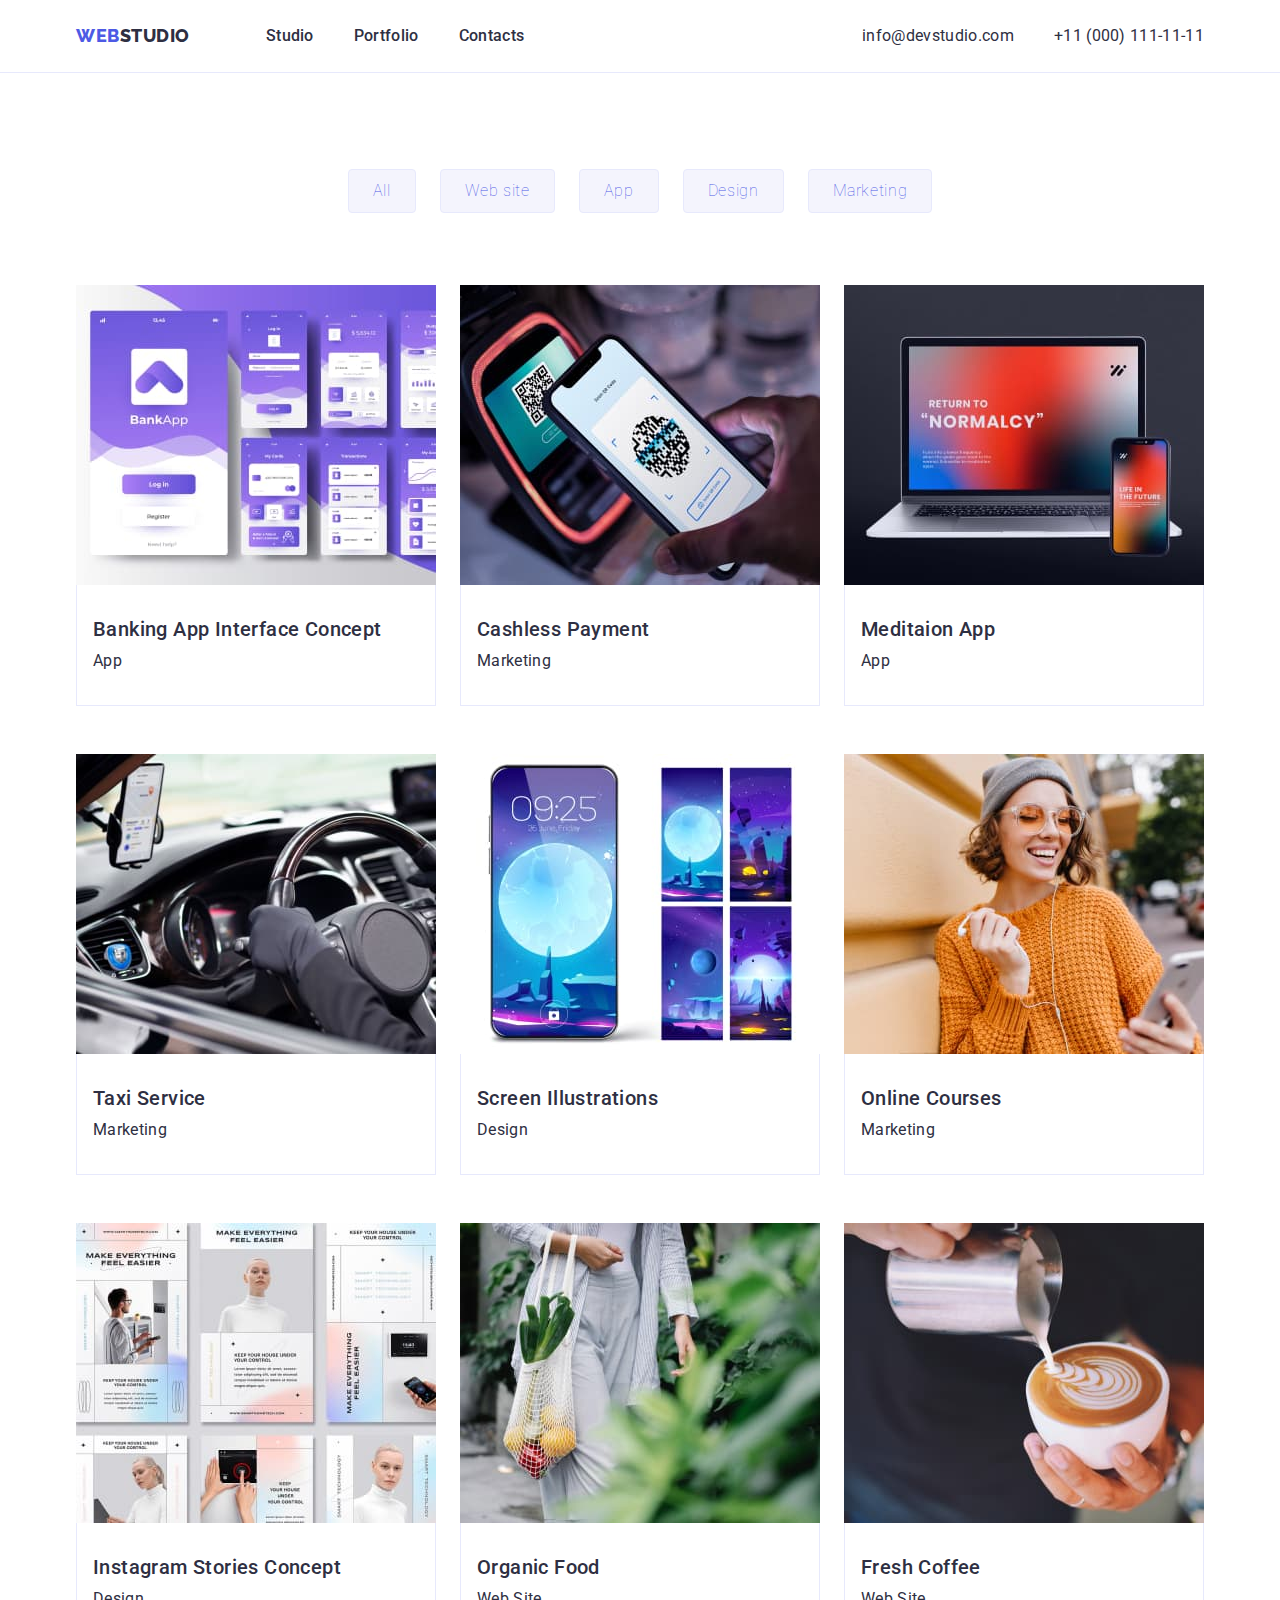
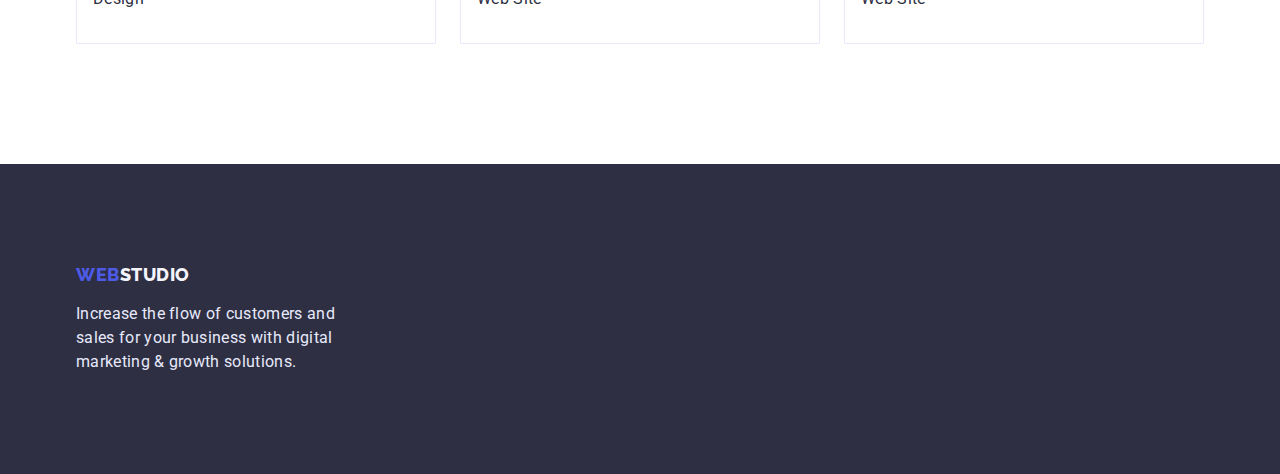
==== portfolio.html @ 026e5694 "Initial commit" ====
<!DOCTYPE html>
<html lang="en">

<head>
    <meta charset="UTF-8">
    <meta http-equiv="X-UA-Compatible" content="IE=edge">
    <meta name="viewport" content="width=device-width, initial-scale=1.0">
    <title class="title">Portfolio</title>
    <link rel="preconnect" href="https://fonts.googleapis.com">
    <link rel="preconnect" href="https://fonts.gstatic.com" crossorigin>
    <link
        href="https://fonts.googleapis.com/css2?family=Raleway:wght@800&family=Roboto:wght@400;500;700;900&display=swap"
        rel="stylesheet">
    <link rel="stylesheet"
        href="https://cdnjs.cloudflare.com/ajax/libs/modern-normalize/1.1.0/modern-normalize.min.css">
    <link rel="stylesheet" href="./css/styles.css">
</head>

<body>
    <header class="header">
        <div class="container nav-address">
            <a href="./index.html" class="logo-header"><span>Web</span>Studio</a>
            <nav class="header-nav">
                <ul class="header-list list">
                    <li class="header-item"><a href="./index.html" class="header-links link">Studio</a></li>
                    <li class="header-item"><a href="./portfolio.html" class="header-links link">Portfolio</a></li>
                    <li class="header-item"><a href="#Contacts" class="header-links link">Contacts</a></li>
                </ul>
            </nav>
            <address class="address">
                <ul class="address-list list">
                    <li class="address-item"><a href="mailto:info@devstudio.com"
                            class="address-link link">info@devstudio.com</a></li>
                    <li class="address-item"><a href="tel:+110001111111" class="address-link link">+11 (000)
                            111-11-11</a></li>
                </ul>
            </address>
        </div>
    </header>
    <main class="main-portfolio">
        <section class="main-section section">
            <div class="container">
                <h1 class="visually-hidden">Portfolio page</h1>
                <ul class="filter-list list">
                    <li class="filter-item"><button type="button" class="filter-btn btn">All</button></li>
                    <li class="filter-item"><button type="button" class="filter-btn btn">Web site</button></li>
                    <li class="filter-item"><button type="button" class="filter-btn btn">App</button></li>
                    <li class="filter-item"><button type="button" class="filter-btn btn">Design</button></li>
                    <li class="filter-item"><button type="button" class="filter-btn btn">Marketing</button></li>
                </ul>
                <ul class="projects-list list">
                    <li class="projects-item">
                        <a href="" class="project-link">
                            <img src="./images/bank_app.jpg" alt="bank_app" width="360" class="projects-img">
                            <div class="projects-container">
                                <h3 class="projects-img-title">Banking App Interface Concept</h3>
                                <p class="projects-img-text">App</p>
                            </div>

                        </a>
                    </li>
                    <li class="projects-item">
                        <a href="" class="project-link">
                            <img src="./images/cash_payment.jpg" alt="background_blue" width="360" class="projects-img">
                            <div class="projects-container">
                                <h3 class="projects-img-title">Cashless Payment</h3>
                                <p class="projects-img-text">Marketing</p>
                            </div>

                        </a>
                    </li>
                    <li class="projects-item">
                        <a href="" class="project-link">
                            <img src="./images/meditation_app.jpg" alt="meditation_app" width="360"
                                class="projects-img">
                            <div class="projects-container">
                                <h3 class="projects-img-title">Meditaion App</h3>
                                <p class="projects-img-text">App</p>
                            </div>

                        </a>
                    </li>
                    <li class="projects-item">
                        <a href="" class="project-link">
                            <img src="./images/taxi_service.jpg" alt="taxi_service" width="360" class="projects-img">
                            <div class="projects-container">
                                <h3 class="projects-img-title">Taxi Service</h3>
                                <p class="projects-img-text">Marketing</p>
                            </div>

                        </a>
                    </li>
                    <li class="projects-item">
                        <a href="" class="project-link">
                            <img src="./images/screen_img.jpg" alt="screen_img" width="360" class="projects-img">
                            <div class="projects-container">
                                <h3 class="projects-img-title">Screen Illustrations</h3>
                                <p class="projects-img-text">Design</p>
                            </div>

                        </a>
                    </li>
                    <li class="projects-item">
                        <a href="" class="project-link">
                            <img src="./images/online_course.jpg" alt="online_course" width="360" class="projects-img">
                            <div class="projects-container">
                                <h3 class="projects-img-title">Online Courses</h3>
                                <p class="projects-img-text">Marketing</p>
                            </div>

                        </a>
                    </li>
                    <li class="projects-item">
                        <a href="" class="project-link">
                            <img src="./images/instagramm_stories.jpg" alt="instagramm_stories" width="360"
                                class="projects-img">
                            <div class="projects-container">
                                <h3 class="projects-img-title">Instagram Stories Concept</h3>
                                <p class="projects-img-text">Design</p>
                            </div>

                        </a>
                    </li>
                    <li class="projects-item">
                        <a href="" class="project-link">
                            <img src="./images/food.jpg" alt="food" width="360" class="projects-img">
                            <div class="projects-container">
                                <h3 class="projects-img-title">Organic Food</h3>
                                <p class="projects-img-text">Web Site</p>
                            </div>

                        </a>
                    </li>
                    <li class="projects-item">
                        <a href="" class="project-link">
                            <img src="./images/coffee.jpg" alt="coffee" width="360" class="projects-img">
                            <div class="projects-container">
                                <h3 class="projects-img-title">Fresh Coffee</h3>
                                <p class="projects-img-text">Web Site</p>
                            </div>

                        </a>

                    </li>
                </ul>
            </div>
        </section>
    </main>
    <footer class="footer-portfolio footer">
        <div class="container">
            <a href="./index.html" class="logo-footer"><span>Web</span>Studio</a>
            <p class="footer-portfolio-text footer-text">
                Increase the flow of customers and sales for your business with digital marketing & growth solutions.
            </p>
        </div>
    </footer>
</body>

</html>
---- css/styles.css ----
/*---------------------------------- Main styles ----------------------------------*/
:root {
    --hover-focus-color: #4D5AE5;
    --pressed-color: #404BBF;
    --hero-footer-backgroudcolor: #2E2F42;
    --success-color: #31D0AA;
    --body-color: #434445;
    --subtle-text-color: #8e8f99;
    --accent-color: #E7E9FC;
    --light-color: #F4F4FD;
    --margin-list-item: 24px;
}

h1,
h2,
h3,
h4,
h5,
h6,
p {
    padding: 0;
    margin: 0;
}

body {
    font-family: 'Roboto', sans-serif;
    font-size: 16px;
    line-height: 1.5;
    letter-spacing: 0.02em;
    color: var(--body-color);
}

.btn {
    background-color: var(--light-color);
    cursor: pointer;
}

.link:hover,
.link:focus {
    color: var(--hover-focus-color);
}

.btn:hover,
.btn:focus {
    border:1px solid transparent;
    background-color: var(--pressed-color);
    color: #FFFFFF;
}

.visually-hidden {
    position: absolute;
    width: 1px;
    height: 1px;
    margin: -1px;
    border: 0;
    padding: 0;

    white-space: nowrap;
    clip-path: inset(100%);
    clip: rect(0 0 0 0);
    overflow: hidden;
}

.link {
    text-decoration: none;
    font-style: normal;
    color: var(--hero-footer-backgroudcolor);
}

.list {
    padding: 0;
    margin: 0;
    list-style: none;
}

.container {
    width: 1158px;
    padding-left: 15px;
    padding-right: 15px;
    margin: auto;
    /* outline: 2px solid lemonchiffon; */
}

.section {
    padding-top: 120px;
    padding-bottom: 120px;
}

img {
    display: block;
    max-width: 100%;
    height: auto;
}

/*---------------------------------- Header Styles ----------------------------------*/

.header {
    border-bottom: 1px solid #E7E9FC;
}

.logo-header {
    margin-right: 76px;
    padding-top: 24px;
    padding-bottom: 24px;
    font-family: 'Raleway', sans-serif;
    font-weight: 800;
    font-size: 18px;
    line-height: 1.33;
    letter-spacing: 0.03em;
    text-decoration: none;
    text-transform: uppercase;
    color: var(--hero-footer-backgroudcolor);
}

.logo-header span {
    color: var(--hover-focus-color);
}

.header-list {
    display: flex;
}

.header-item {
    font-weight: 500;
    color: var(--hero-footer-backgroudcolor);
}

.header-item+.header-item {
    margin-left: 40px;
}

.header-links,
.address-link {
    display: block;
    padding-top: 24px;
    padding-bottom: 24px;
}

.address {
    margin-left: auto;
}

.address-list {
    display: flex;
}

.address-item+.address-item {
    margin-left: 40px;
}

.nav-address {
    display: flex;
    align-items: center;
}


/*---------------------------------- Hero Styles ----------------------------------*/

.hero {
    padding-top: 188px;
    padding-bottom: 188px;
    text-align: center;
    background: var(--hero-footer-backgroudcolor);
}

.hero-title {
    max-width: 494px;
    margin-right: auto;
    margin-left: auto;
    font-weight: 700;
    font-size: 56px;
    line-height: 1.07;
    text-align: center;
    color: #FFFFFF;
}

.hero-btn {
    margin-top: 48px;
    font-family: "Roboto", sans-serif;
    font-weight: 500;
    font-size: 16px;
    line-height: 1.5;
    letter-spacing: 0.04em;
    color: #FFFFFF;
    background-color: var(--hover-focus-color);
    padding: 16px 32px;
    border: transparent;
    border-radius: 4px;
}

.hero-btn:hover {
    background-color: var(--pressed-color);
}

/*---------------------------------- Text section Styles ----------------------------------*/

.text-title {
    margin-bottom: 8px;
    font-weight: 500;
    font-size: 20px;
    line-height: 1.2;
    letter-spacing: 0.02em;
    color: var(--hero-footer-backgroudcolor);
}

.text-list {
    display: flex;
    flex-wrap: wrap;
}

.text-list .text-item {
    width: calc((100% - var(--margin-list-item) * 3) / 4);
}

.text-item + .text-item {
    margin-left: var(--margin-list-item);
}

/*---------------------------------- Actibities Styles ----------------------------------*/

.activities {
    padding-top: 0;
}

.activities-title {
    margin-bottom: 72px;
    font-weight: 700;
    font-size: 36px;
    line-height: 1.11;
    text-align: center;
    letter-spacing: 0.02em;
    text-transform: capitalize;
    color: var(--hero-footer-backgroudcolor);
}

.activities-list {
    display: flex;
    flex-wrap: wrap;
}

.activities-list .activities-item {
    width: calc((100% - var(--margin-list-item) * 2) / 3);
}

.activities-item:not(:last-child) {
    margin-right: var(--margin-list-item);
}

/*---------------------------------- Team Styles ----------------------------------*/

.team {
    background-color: var(--light-color);
}

.team-title {
    margin-bottom: 72px;
    font-weight: 700;
    font-size: 36px;
    line-height: 1.11;
    text-align: center;
    letter-spacing: 0.02em;
    text-transform: capitalize;
    color: var(--hero-footer-backgroudcolor);
}

.team-list {
    display: flex;
    flex-wrap: wrap;
}

.team-item {
    margin-right: 24px;
    flex-basis: calc((100% - var(--margin-list-item) * 3) / 4);
}

.team-item:last-child {
    margin-right:0;
}

.team-name {
    margin-bottom: 8px;
    font-weight: 500;
    font-size: 20px;
    line-height: 1.2;
    letter-spacing: 0.02em;
    color: var(--hero-footer-backgroudcolor);
}

.team-container {
    padding: 32px 16px;
    text-align: center;
    background: #FFFFFF;
    border-radius: 0px 0px 4px 4px;
}

/*---------------------------------- Footer Styles ----------------------------------*/

.footer {
    padding-top: 100px;
    padding-bottom: 100px;
    background-color: var(--hero-footer-backgroudcolor);
}

.logo-footer {
    display: inline-block;
    margin-bottom: 16px;
    text-decoration: none;
    font-family: 'Raleway';
    font-weight: 800;
    font-size: 18px;
    line-height: 1.16;
    letter-spacing: 0.03em;
    text-transform: uppercase;
    color: var(--light-color)
}

.logo-footer span {
    color: var(--hover-focus-color);
}

.footer-text {
    width: 264px;
    color: var(--accent-color);
}

/*---------------------------------- Portfolio Page Styles ----------------------------------*/

/*---------------------------------- Filter Styles ----------------------------------*/

.main-section {
    padding-top: 96px;
}

.filter-list {
    display: flex;
    margin-bottom: 72px;
    justify-content: center;
}

.filter-item + .filter-item {
    margin-left: 24px;
}

.filter-btn {
    padding: 12px 24px;
    border-radius: 4px;
    border: 1px solid var(--accent-color);
    font-family: inherit;
    font-weight: 500;
    font-size: 16px;
    font-weight: 1.5;
    letter-spacing: 0.04em;
    color: var(--hover-focus-color);
}

/*---------------------------------- Projects Styles ----------------------------------*/

.projects-list {
    display: flex;
    flex-wrap: wrap;
    row-gap: 48px;
    column-gap: 24px;
}

.projects-item {
    height: calc((100% - var(--margin-list-item) * 2) / 3);
}

.project-link {
    text-decoration: none;
    color: var(--hero-footer-backgroudcolor);
}

.projects-img-title {
    margin-bottom: 8px;
    font-weight: 500;
    font-size: 20px;
    line-height: 1.2;
    letter-spacing: 0.02em;
    color: var(--hero-footer-backgroudcolor);
}

.projects-container {
    padding: 32px 0px 32px 16px;
    border-left: 1px solid var(--accent-color);
    border-right: 1px solid var(--accent-color);
    border-bottom: 1px solid var(--accent-color);
}
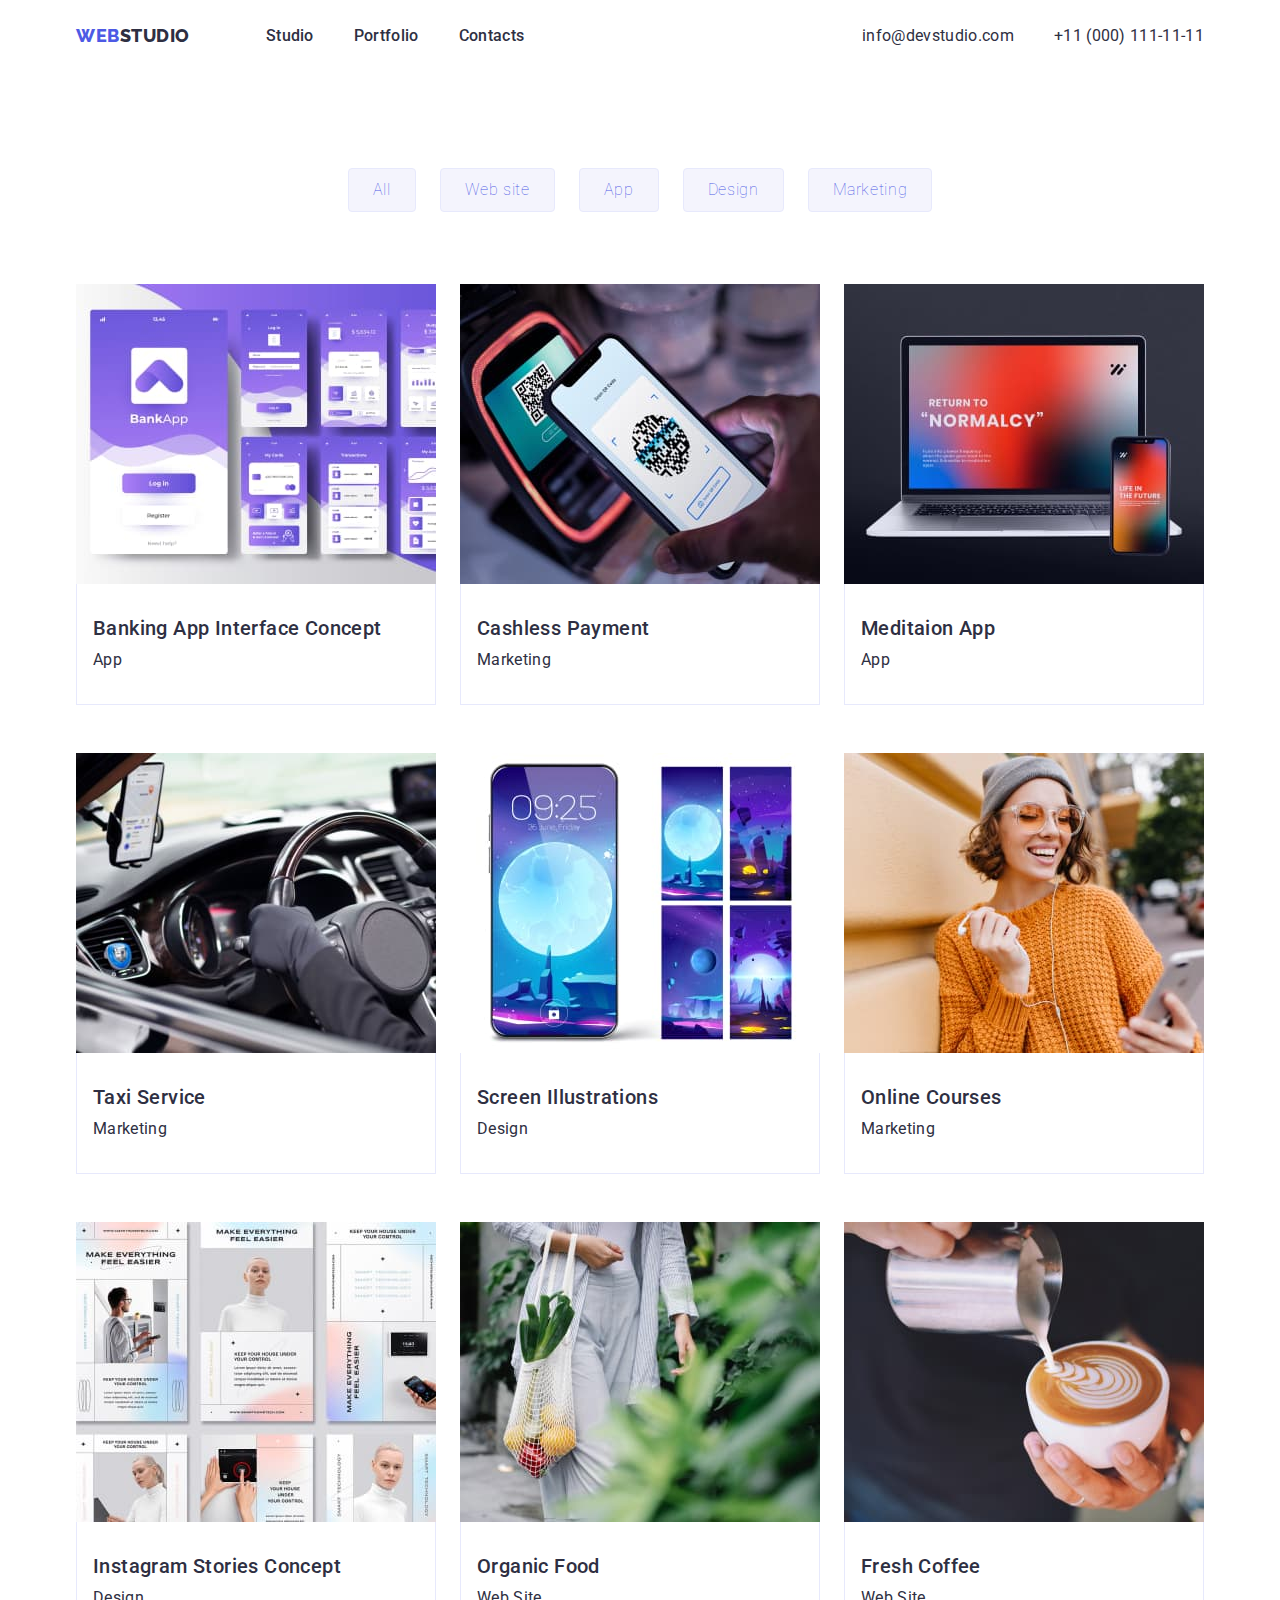
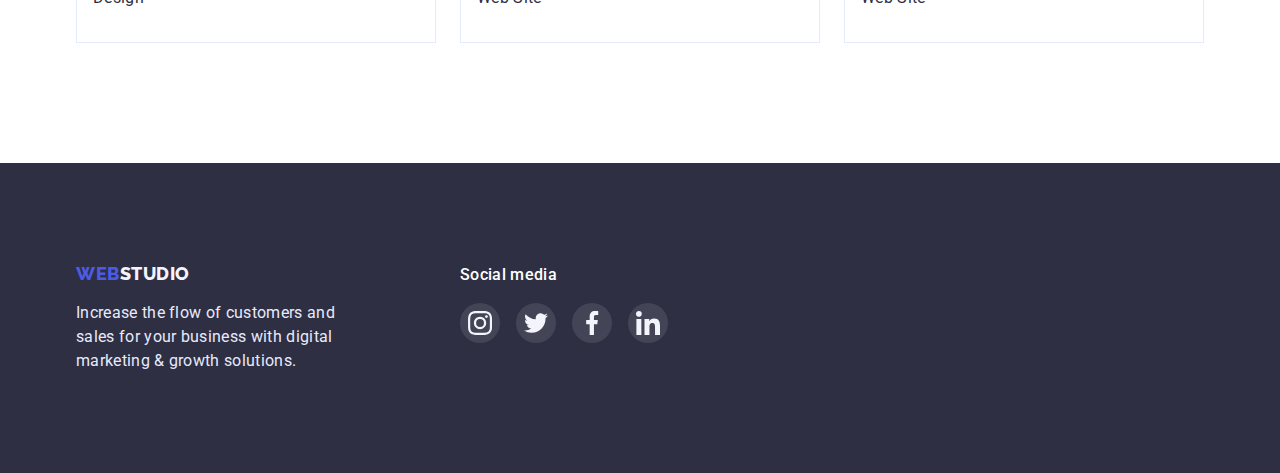
==== commit 0604c379: "ver 1.2" ====
--- a/portfolio.html
+++ b/portfolio.html
@@ -147,11 +147,39 @@
         </section>
     </main>
     <footer class="footer-portfolio footer">
-        <div class="container">
-            <a href="./index.html" class="logo-footer"><span>Web</span>Studio</a>
-            <p class="footer-portfolio-text footer-text">
-                Increase the flow of customers and sales for your business with digital marketing & growth solutions.
-            </p>
+        <div class="container footer-container">
+            <div>
+                <a href="./index.html" class="logo-footer"><span>Web</span>Studio</a>
+                <p class="footer-portfolio-text footer-text">
+                    Increase the flow of customers and sales for your business with digital marketing & growth
+                    solutions.
+                </p>
+            </div>
+            <div>
+                <h3 class="footer-head">Social media</h3>
+                <ul class="social-media-list list">
+                    <li class="social-media-item"><a href="" class="social-media-link">
+                            <svg class="social-media-icon">
+                                <use href="./images/symbol-defs.svg#icon-instagram"></use>
+                            </svg>
+                        </a></li>
+                    <li class="social-media-item"><a href="" class="social-media-link">
+                            <svg class="social-media-icon">
+                                <use href="./images/symbol-defs.svg#icon-twitter"></use>
+                            </svg>
+                        </a></li>
+                    <li class="social-media-item"><a href="" class="social-media-link">
+                            <svg class="social-media-icon">
+                                <use href="./images/symbol-defs.svg#icon-facebook"></use>
+                            </svg>
+                        </a></li>
+                    <li class="social-media-item"><a href="" class="social-media-link">
+                            <svg class="social-media-icon">
+                                <use href="./images/symbol-defs.svg#icon-linkedin"></use>
+                            </svg>
+                        </a></li>
+                </ul>
+            </div>
         </div>
     </footer>
 </body>
--- a/css/styles.css
+++ b/css/styles.css
@@ -5,7 +5,7 @@
     --hero-footer-backgroudcolor: #2E2F42;
     --success-color: #31D0AA;
     --body-color: #434445;
-    --subtle-text-color: #8e8f99;
+    --subtle-text-color: #8E8F99;
     --accent-color: #E7E9FC;
     --light-color: #F4F4FD;
     --margin-list-item: 24px;
@@ -42,9 +42,10 @@
 
 .btn:hover,
 .btn:focus {
-    border:1px solid transparent;
+    border: 1px solid transparent;
     background-color: var(--pressed-color);
     color: #FFFFFF;
+    box-shadow: 0px 3px 1px rgba(0, 0, 0, 0.1), 0px 2px 1px rgba(0, 0, 0, 0.08), 0px 2px 2px rgba(0, 0, 0, 0.12);
 }
 
 .visually-hidden {
@@ -95,7 +96,7 @@
 /*---------------------------------- Header Styles ----------------------------------*/
 
 .header {
-    border-bottom: 1px solid #E7E9FC;
+    /* border-bottom: 1px solid #E7E9FC; */
 }
 
 .logo-header {
@@ -157,10 +158,18 @@
 /*---------------------------------- Hero Styles ----------------------------------*/
 
 .hero {
+    border-top: 1px solid #E7E9FC;
+    max-width: 1440px;
+    height: 600px;
+    margin-left: auto;
+    margin-right: auto;
     padding-top: 188px;
     padding-bottom: 188px;
     text-align: center;
     background: var(--hero-footer-backgroudcolor);
+    background-image: linear-gradient(to right, rgba(46, 47, 66, 0.7), rgba(46, 47, 66, 0.7)), url(../images/people-office.jpg);
+    background-position: center;
+    background-repeat: no-repeat;
 }
 
 .hero-title {
@@ -186,6 +195,7 @@
     padding: 16px 32px;
     border: transparent;
     border-radius: 4px;
+    box-shadow: 0px 4px 4px rgba(0, 0, 0, 0.15);
 }
 
 .hero-btn:hover {
@@ -212,8 +222,21 @@
     width: calc((100% - var(--margin-list-item) * 3) / 4);
 }
 
-.text-item + .text-item {
+.text-item+.text-item {
     margin-left: var(--margin-list-item);
+}
+
+.svg-container {
+    height: 112px;
+    background: var(--light-color);
+    border-radius: 4px;
+    margin-bottom: 8px;
+    padding: 24px 100px;
+}
+
+.icon {
+    width: 64px;
+    height: 64px;
 }
 
 /*---------------------------------- Actibities Styles ----------------------------------*/
@@ -271,10 +294,12 @@
 .team-item {
     margin-right: 24px;
     flex-basis: calc((100% - var(--margin-list-item) * 3) / 4);
+    box-shadow: 0px 1px 6px rgba(46, 47, 66, 0.08), 0px 1px 1px rgba(46, 47, 66, 0.16), 0px 2px 1px rgba(46, 47, 66, 0.08);
+    border-radius: 0px 0px 4px 4px;
 }
 
 .team-item:last-child {
-    margin-right:0;
+    margin-right: 0;
 }
 
 .team-name {
@@ -284,6 +309,10 @@
     line-height: 1.2;
     letter-spacing: 0.02em;
     color: var(--hero-footer-backgroudcolor);
+}
+
+.team-jobtitle {
+    margin-bottom: 8px;
 }
 
 .team-container {
@@ -291,6 +320,83 @@
     text-align: center;
     background: #FFFFFF;
     border-radius: 0px 0px 4px 4px;
+}
+
+.team-social-list {
+    display: flex;
+    gap: 24px;
+}
+
+.team-social-link {
+    display: flex;
+    align-items: center;
+    justify-content: center;
+    width: 40px;
+    height: 40px;
+    border-radius: 50%;
+    background: var(--hover-focus-color);
+}
+
+.social-icon {
+    width: 16px;
+    height: 16px;
+    fill:#F4F4FD;
+}
+
+.team-social-link:is(:hover, :focus) {
+    background: var(--pressed-color);
+}
+
+/*---------------------------------- Customers ----------------------------------*/
+
+.customers {
+    padding-top: 130px;
+}
+
+.customers-title {
+    margin-bottom: 72px;
+    font-size: 36px;
+    line-height: 1.11;
+    text-align: center;
+    letter-spacing: 0.02em;
+    text-transform: capitalize;
+    color: var(--hero-footer-backgroudcolor);
+}
+
+.customers-list {
+    display: flex;
+    gap: 24px;
+    align-items: baseline;
+}
+
+.customers-item {
+    width: 168px;
+    height: 88px;
+    /* border: 1px solid var(--subtle-text-color); */
+    /* border-radius: 4px; */
+    padding: 0 auto;
+}
+
+.clients-link {
+    display: flex;
+    align-items: center;
+    justify-content: center;
+    width: 100%;
+    height: 100%;
+    border: 1px solid var(--subtle-text-color);
+    border-radius: 4px;
+    color: var(--subtle-text-color);
+}
+
+.customers-icon {
+    width: 104px;
+    height: 56px;
+    fill: currentColor;
+}
+
+.clients-link:is(:hover, :focus) {
+    border-color: var(--hover-focus-color);
+    color: var(--hover-focus-color);
 }
 
 /*---------------------------------- Footer Styles ----------------------------------*/
@@ -323,6 +429,42 @@
     color: var(--accent-color);
 }
 
+.footer-head {
+    font-weight: 500;
+    font-size: 16px;
+    line-height: calc(24px / 16px);
+    margin-bottom: 16px;
+    color: #FFFFFF;
+}
+
+.social-media-icon {
+    width: 24px;
+    height: 24px;
+    fill: #F4F4FD;
+}
+.footer-container{
+    display: flex;
+    gap: 120px;
+    align-items: baseline;
+}
+.social-media-list {
+    display: flex;
+    gap: 16px;
+}
+.social-media-link {
+    display: flex;
+    align-items: center;
+    justify-content: center;
+    width: 40px;
+    height: 40px;
+    border-radius: 50%;
+    background: rgba(255, 255, 255, 0.1);
+}
+.social-media-link:is(:hover, :focus) {
+    background: var(--success-color);
+}
+
+
 /*---------------------------------- Portfolio Page Styles ----------------------------------*/
 
 /*---------------------------------- Filter Styles ----------------------------------*/
@@ -337,7 +479,7 @@
     justify-content: center;
 }
 
-.filter-item + .filter-item {
+.filter-item+.filter-item {
     margin-left: 24px;
 }
 
@@ -364,12 +506,23 @@
 
 .projects-item {
     height: calc((100% - var(--margin-list-item) * 2) / 3);
+    
+}
+
+.projects-item:hover {
+    box-shadow: 0px 1px 6px rgba(46, 47, 66, 0.08);
+
 }
 
 .project-link {
     text-decoration: none;
     color: var(--hero-footer-backgroudcolor);
 }
+
+/* .project-link:focus {
+    box-shadow: 0px 1px 6px rgba(46, 47, 66, 0.08);
+} */
+
 
 .projects-img-title {
     margin-bottom: 8px;
